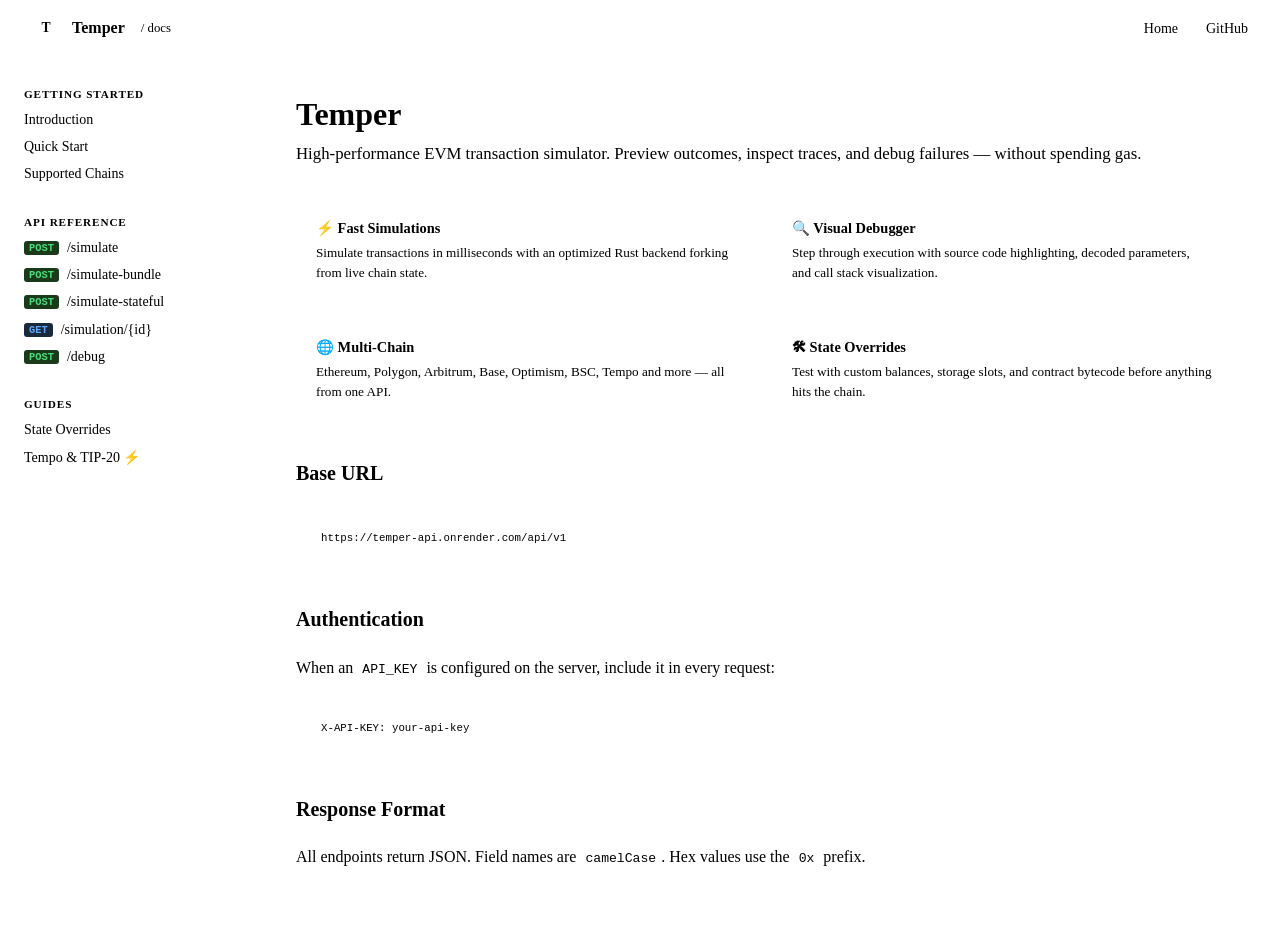
==== web/docs.html @ 66404fef "Add in-website docs page and fix debugger precompile filter for Tempo - /docs: full single-page docu" ====
<!DOCTYPE html>
<html lang="en">
<head>
    <meta charset="UTF-8">
    <meta name="viewport" content="width=device-width, initial-scale=1.0">
    <title>Temper Docs</title>
    <link rel="stylesheet" href="/static/style.css">
    <style>
        * { box-sizing: border-box; margin: 0; padding: 0; }

        body { display: flex; flex-direction: column; min-height: 100vh; }

        /* ── Top nav ── */
        .docs-topnav {
            display: flex;
            align-items: center;
            justify-content: space-between;
            padding: 0 2rem;
            height: 56px;
            border-bottom: 1px solid var(--border-color);
            background: var(--bg-primary);
            position: sticky;
            top: 0;
            z-index: 100;
        }
        .docs-topnav .brand {
            display: flex;
            align-items: center;
            gap: 0.75rem;
            text-decoration: none;
            color: var(--text-primary);
            font-weight: 600;
            font-size: 1rem;
        }
        .docs-topnav .brand-icon {
            width: 28px; height: 28px;
            background: var(--accent-blue);
            border-radius: 6px;
            display: flex; align-items: center; justify-content: center;
            color: #000; font-weight: 700; font-size: 0.85rem;
        }
        .docs-topnav nav a {
            color: var(--text-secondary);
            text-decoration: none;
            font-size: 0.875rem;
            margin-left: 1.5rem;
            transition: color 0.15s;
        }
        .docs-topnav nav a:hover { color: var(--text-primary); }

        /* ── Layout ── */
        .docs-layout {
            display: flex;
            flex: 1;
            max-width: 1300px;
            margin: 0 auto;
            width: 100%;
            padding: 0 1rem;
        }

        /* ── Sidebar ── */
        .docs-sidebar {
            width: 240px;
            flex-shrink: 0;
            padding: 2rem 1rem 2rem 0;
            position: sticky;
            top: 56px;
            height: calc(100vh - 56px);
            overflow-y: auto;
        }
        .sidebar-section {
            margin-bottom: 1.75rem;
        }
        .sidebar-section-title {
            font-size: 0.7rem;
            font-weight: 600;
            text-transform: uppercase;
            letter-spacing: 0.08em;
            color: var(--text-muted);
            padding: 0 0.5rem;
            margin-bottom: 0.4rem;
        }
        .sidebar-link {
            display: flex;
            align-items: center;
            gap: 0.5rem;
            padding: 0.35rem 0.5rem;
            border-radius: 6px;
            color: var(--text-secondary);
            text-decoration: none;
            font-size: 0.875rem;
            cursor: pointer;
            transition: background 0.1s, color 0.1s;
        }
        .sidebar-link:hover { background: var(--bg-secondary); color: var(--text-primary); }
        .sidebar-link.active { background: var(--bg-secondary); color: var(--accent-blue); font-weight: 500; }
        .sidebar-method {
            font-size: 0.65rem;
            font-weight: 700;
            padding: 1px 5px;
            border-radius: 3px;
            font-family: 'IBM Plex Mono', monospace;
            flex-shrink: 0;
        }
        .method-post { background: #1a3a1a; color: #4ade80; }
        .method-get  { background: #1a2a3a; color: #60a5fa; }
        .method-del  { background: #3a1a1a; color: #f87171; }

        /* ── Content ── */
        .docs-content {
            flex: 1;
            min-width: 0;
            padding: 2.5rem 2rem 4rem 2.5rem;
            border-left: 1px solid var(--border-color);
        }

        /* ── Sections ── */
        .doc-section { display: none; }
        .doc-section.active { display: block; }

        /* ── Typography ── */
        .docs-content h1 {
            font-size: 2rem;
            font-weight: 700;
            margin-bottom: 0.5rem;
            color: var(--text-primary);
        }
        .docs-content .lead {
            color: var(--text-secondary);
            font-size: 1.05rem;
            margin-bottom: 2rem;
            line-height: 1.6;
        }
        .docs-content h2 {
            font-size: 1.25rem;
            font-weight: 600;
            margin: 2.5rem 0 1rem;
            color: var(--text-primary);
            padding-bottom: 0.4rem;
            border-bottom: 1px solid var(--border-color);
        }
        .docs-content h3 {
            font-size: 1rem;
            font-weight: 600;
            margin: 1.75rem 0 0.75rem;
            color: var(--text-primary);
        }
        .docs-content p {
            color: var(--text-secondary);
            line-height: 1.7;
            margin-bottom: 1rem;
        }
        .docs-content ul, .docs-content ol {
            color: var(--text-secondary);
            padding-left: 1.5rem;
            margin-bottom: 1rem;
            line-height: 1.8;
        }
        .docs-content li { margin-bottom: 0.25rem; }

        /* ── Code ── */
        .docs-content code {
            font-family: 'IBM Plex Mono', monospace;
            font-size: 0.82em;
            background: var(--bg-tertiary);
            border: 1px solid var(--border-color);
            padding: 1px 5px;
            border-radius: 4px;
            color: var(--accent-cyan);
        }
        pre {
            background: var(--bg-secondary);
            border: 1px solid var(--border-color);
            border-radius: 8px;
            padding: 1.25rem;
            overflow-x: auto;
            margin: 1rem 0;
            font-family: 'IBM Plex Mono', monospace;
            font-size: 0.82rem;
            line-height: 1.6;
            color: var(--text-secondary);
        }
        pre code {
            background: none;
            border: none;
            padding: 0;
            font-size: inherit;
            color: inherit;
        }

        /* ── Code tabs ── */
        .code-tabs { margin: 1rem 0; }
        .tab-bar {
            display: flex;
            gap: 0;
            border-bottom: 1px solid var(--border-color);
            margin-bottom: 0;
        }
        .tab-btn {
            padding: 0.4rem 1rem;
            font-size: 0.8rem;
            font-family: 'IBM Plex Mono', monospace;
            background: none;
            border: none;
            border-bottom: 2px solid transparent;
            color: var(--text-muted);
            cursor: pointer;
            transition: color 0.15s, border-color 0.15s;
            margin-bottom: -1px;
        }
        .tab-btn.active { color: var(--accent-blue); border-bottom-color: var(--accent-blue); }
        .tab-btn:hover:not(.active) { color: var(--text-secondary); }
        .tab-pane { display: none; }
        .tab-pane.active { display: block; }
        .tab-pane pre { border-top-left-radius: 0; border-top: none; margin-top: 0; }

        /* ── Endpoint badge ── */
        .endpoint {
            display: flex;
            align-items: center;
            gap: 0.75rem;
            background: var(--bg-secondary);
            border: 1px solid var(--border-color);
            border-radius: 8px;
            padding: 0.75rem 1rem;
            margin: 1rem 0;
            font-family: 'IBM Plex Mono', monospace;
            font-size: 0.875rem;
        }
        .endpoint .badge {
            font-size: 0.7rem;
            font-weight: 700;
            padding: 2px 8px;
            border-radius: 4px;
            flex-shrink: 0;
        }
        .badge-post { background: #1a3a1a; color: #4ade80; }
        .badge-get  { background: #1a2a3a; color: #60a5fa; }
        .badge-del  { background: #3a1a1a; color: #f87171; }
        .endpoint .path { color: var(--text-primary); }

        /* ── Param table ── */
        .param-table { width: 100%; border-collapse: collapse; margin: 1rem 0; font-size: 0.875rem; }
        .param-table th {
            text-align: left;
            padding: 0.5rem 0.75rem;
            background: var(--bg-tertiary);
            color: var(--text-muted);
            font-size: 0.7rem;
            text-transform: uppercase;
            letter-spacing: 0.05em;
            font-weight: 600;
        }
        .param-table td {
            padding: 0.6rem 0.75rem;
            border-bottom: 1px solid var(--border-color);
            color: var(--text-secondary);
            vertical-align: top;
        }
        .param-table tr:last-child td { border-bottom: none; }
        .param-table td:first-child { font-family: 'IBM Plex Mono', monospace; font-size: 0.8rem; color: var(--accent-cyan); white-space: nowrap; }
        .param-table .type-badge {
            font-family: 'IBM Plex Mono', monospace;
            font-size: 0.7rem;
            color: var(--text-muted);
            background: var(--bg-tertiary);
            padding: 1px 5px;
            border-radius: 3px;
        }
        .param-table .required-badge {
            font-size: 0.65rem;
            font-weight: 600;
            color: #f87171;
            margin-left: 4px;
        }

        /* ── Callout ── */
        .callout {
            background: var(--bg-secondary);
            border: 1px solid var(--border-color);
            border-left: 3px solid var(--accent-blue);
            border-radius: 8px;
            padding: 1rem 1.25rem;
            margin: 1rem 0;
            font-size: 0.875rem;
            color: var(--text-secondary);
            line-height: 1.6;
        }
        .callout.warning { border-left-color: #f59e0b; }
        .callout strong { color: var(--text-primary); }

        /* ── Feature grid ── */
        .feature-grid {
            display: grid;
            grid-template-columns: 1fr 1fr;
            gap: 1rem;
            margin: 1.5rem 0;
        }
        .feature-card {
            background: var(--bg-secondary);
            border: 1px solid var(--border-color);
            border-radius: 10px;
            padding: 1.25rem;
        }
        .feature-card h4 {
            font-size: 0.9rem;
            font-weight: 600;
            color: var(--text-primary);
            margin-bottom: 0.4rem;
        }
        .feature-card p {
            font-size: 0.825rem;
            color: var(--text-secondary);
            margin: 0;
            line-height: 1.5;
        }

        /* ── Chain table ── */
        .chain-table { width: 100%; border-collapse: collapse; font-size: 0.875rem; margin: 1rem 0; }
        .chain-table th {
            text-align: left;
            padding: 0.5rem 0.75rem;
            background: var(--bg-tertiary);
            color: var(--text-muted);
            font-size: 0.7rem;
            text-transform: uppercase;
            letter-spacing: 0.05em;
        }
        .chain-table td {
            padding: 0.55rem 0.75rem;
            border-bottom: 1px solid var(--border-color);
            color: var(--text-secondary);
        }
        .chain-table tr:last-child td { border-bottom: none; }
        .chain-table td:nth-child(2) { font-family: 'IBM Plex Mono', monospace; font-size: 0.8rem; }
        .dot-green { display: inline-block; width: 7px; height: 7px; border-radius: 50%; background: #4ade80; margin-right: 6px; }
        .tempo-row td { color: var(--accent-cyan); }

        /* ── Tempo badge ── */
        .tip20-badge {
            display: inline-block;
            background: #0a2a3a;
            border: 1px solid var(--accent-cyan);
            color: var(--accent-cyan);
            font-size: 0.7rem;
            font-weight: 600;
            padding: 1px 7px;
            border-radius: 10px;
            margin-left: 6px;
            vertical-align: middle;
        }

        @media (max-width: 768px) {
            .docs-sidebar { display: none; }
            .docs-content { border-left: none; padding: 1.5rem 1rem; }
            .feature-grid { grid-template-columns: 1fr; }
        }
    </style>
</head>
<body>

<!-- Top nav -->
<header class="docs-topnav">
    <a href="/" class="brand">
        <div class="brand-icon">T</div>
        <span>Temper</span>
        <span style="color:var(--text-muted);font-weight:400;font-size:0.8rem;margin-left:0.25rem">/ docs</span>
    </a>
    <nav>
        <a href="/">Home</a>
        <a href="https://github.com/milonite/temper-test" target="_blank" rel="noopener">GitHub</a>
    </nav>
</header>

<div class="docs-layout">
    <!-- Sidebar -->
    <aside class="docs-sidebar">
        <div class="sidebar-section">
            <div class="sidebar-section-title">Getting Started</div>
            <a class="sidebar-link active" data-section="introduction">Introduction</a>
            <a class="sidebar-link" data-section="quickstart">Quick Start</a>
            <a class="sidebar-link" data-section="chains">Supported Chains</a>
        </div>
        <div class="sidebar-section">
            <div class="sidebar-section-title">API Reference</div>
            <a class="sidebar-link" data-section="simulate">
                <span class="sidebar-method method-post">POST</span>/simulate
            </a>
            <a class="sidebar-link" data-section="simulate-bundle">
                <span class="sidebar-method method-post">POST</span>/simulate-bundle
            </a>
            <a class="sidebar-link" data-section="simulate-stateful">
                <span class="sidebar-method method-post">POST</span>/simulate-stateful
            </a>
            <a class="sidebar-link" data-section="get-simulation">
                <span class="sidebar-method method-get">GET</span>/simulation/{id}
            </a>
            <a class="sidebar-link" data-section="debug">
                <span class="sidebar-method method-post">POST</span>/debug
            </a>
        </div>
        <div class="sidebar-section">
            <div class="sidebar-section-title">Guides</div>
            <a class="sidebar-link" data-section="state-overrides">State Overrides</a>
            <a class="sidebar-link" data-section="tempo">Tempo & TIP-20 ⚡</a>
        </div>
    </aside>

    <!-- Content -->
    <main class="docs-content">

        <!-- ── Introduction ── -->
        <section class="doc-section active" id="s-introduction">
            <h1>Temper</h1>
            <p class="lead">High-performance EVM transaction simulator. Preview outcomes, inspect traces, and debug failures — without spending gas.</p>

            <div class="feature-grid">
                <div class="feature-card">
                    <h4>⚡ Fast Simulations</h4>
                    <p>Simulate transactions in milliseconds with an optimized Rust backend forking from live chain state.</p>
                </div>
                <div class="feature-card">
                    <h4>🔍 Visual Debugger</h4>
                    <p>Step through execution with source code highlighting, decoded parameters, and call stack visualization.</p>
                </div>
                <div class="feature-card">
                    <h4>🌐 Multi-Chain</h4>
                    <p>Ethereum, Polygon, Arbitrum, Base, Optimism, BSC, Tempo and more — all from one API.</p>
                </div>
                <div class="feature-card">
                    <h4>🛠 State Overrides</h4>
                    <p>Test with custom balances, storage slots, and contract bytecode before anything hits the chain.</p>
                </div>
            </div>

            <h2>Base URL</h2>
            <pre><code>https://temper-api.onrender.com/api/v1</code></pre>

            <h2>Authentication</h2>
            <p>When an <code>API_KEY</code> is configured on the server, include it in every request:</p>
            <pre><code>X-API-KEY: your-api-key</code></pre>

            <h2>Response Format</h2>
            <p>All endpoints return JSON. Field names are <code>camelCase</code>. Hex values use the <code>0x</code> prefix.</p>
        </section>

        <!-- ── Quick Start ── -->
        <section class="doc-section" id="s-quickstart">
            <h1>Quick Start</h1>
            <p class="lead">Simulate your first transaction in under a minute.</p>

            <h2>1. Simulate a Token Transfer</h2>
            <p>Simulate a USDC transfer on Ethereum:</p>

            <div class="code-tabs">
                <div class="tab-bar">
                    <button class="tab-btn active" data-tab="curl">cURL</button>
                    <button class="tab-btn" data-tab="js">JavaScript</button>
                    <button class="tab-btn" data-tab="py">Python</button>
                </div>
                <div class="tab-pane active" data-tab="curl">
<pre><code>curl -X POST https://temper-api.onrender.com/api/v1/simulate \
  -H "Content-Type: application/json" \
  -d '{
    "chainId": 1,
    "from": "0xd8dA6BF26964aF9D7eEd9e03E53415D37aA96045",
    "to": "0xA0b86991c6218b36c1d19D4a2e9Eb0cE3606eB48",
    "data": "0xa9059cbb000000000000000000000000d8da6bf26964af9d7eed9e03e53415d37aa960450000000000000000000000000000000000000000000000000000000005f5e100",
    "gasLimit": "0x100000",
    "value": "0x0"
  }'</code></pre>
                </div>
                <div class="tab-pane" data-tab="js">
<pre><code>const USDC = '0xA0b86991c6218b36c1d19D4a2e9Eb0cE3606eB48';
const sender = '0xd8dA6BF26964aF9D7eEd9e03E53415D37aA96045';

const data = '0xa9059cbb'
  + sender.slice(2).padStart(64, '0')
  + (100_000_000).toString(16).padStart(64, '0');  // 100 USDC

const result = await fetch('https://temper-api.onrender.com/api/v1/simulate', {
  method: 'POST',
  headers: { 'Content-Type': 'application/json' },
  body: JSON.stringify({
    chainId: 1,
    from: sender,
    to: USDC,
    data,
    gasLimit: '0x100000',
    value: '0x0'
  })
}).then(r => r.json());

console.log('Success:', result.success);
console.log('Gas used:', result.gasUsed);
console.log('View:', result.simulationUrl);</code></pre>
                </div>
                <div class="tab-pane" data-tab="py">
<pre><code>import requests

USDC = '0xA0b86991c6218b36c1d19D4a2e9Eb0cE3606eB48'
sender = '0xd8dA6BF26964aF9D7eEd9e03E53415D37aA96045'

data = '0xa9059cbb' + sender[2:].zfill(64) + hex(100_000_000)[2:].zfill(64)

result = requests.post(
    'https://temper-api.onrender.com/api/v1/simulate',
    json={
        'chainId': 1,
        'from': sender,
        'to': USDC,
        'data': data,
        'gasLimit': '0x100000',
        'value': '0x0'
    }
).json()

print('Success:', result['success'])
print('View:', result['simulationUrl'])</code></pre>
                </div>
            </div>

            <h2>2. Inspect the Response</h2>
<pre><code>{
  "id": "mHmgzXD28j18r8pnMDota",
  "simulationUrl": "https://temper-api.onrender.com/simulation/mHmgzXD28j18r8pnMDota",
  "chainId": 1,
  "success": true,
  "gasUsed": 51234,
  "blockNumber": 19234567,
  "returnData": "0x0000000000000000000000000000000000000000000000000000000000000001",
  "exitReason": "Stop",
  "logs": [ { "address": "0xa0b8...", "topics": ["0xddf2..."], "data": "0x..." } ],
  "enhancedTrace": { "type": "CALL", "from": "0xd8da...", "calls": [] }
}</code></pre>

            <h2>3. View in Browser</h2>
            <p>Every simulation gets a shareable <code>simulationUrl</code>. Open it to see the full trace, decoded calls, token transfers, and more. Click <strong>Open Debugger</strong> from any simulation page for step-by-step source navigation.</p>

            <h2>4. Test with State Overrides</h2>
            <p>Give any address a custom balance or storage state before simulating:</p>
<pre><code>{
  "chainId": 1,
  "from": "0x0000000000000000000000000000000000000001",
  "to": "0xA0b86991c6218b36c1d19D4a2e9Eb0cE3606eB48",
  "data": "0xa9059cbb...",
  "gasLimit": "0x100000",
  "value": "0x0",
  "stateOverrides": {
    "0xA0b86991c6218b36c1d19D4a2e9Eb0cE3606eB48": {
      "state": {
        "stateDiff": {
          "0x&lt;balance_slot&gt;": "0x0000000000000000000000000000000000000000000000000000000005f5e100"
        }
      }
    }
  }
}</code></pre>
        </section>

        <!-- ── Supported Chains ── -->
        <section class="doc-section" id="s-chains">
            <h1>Supported Chains</h1>
            <p class="lead">Configure RPC URLs via environment variables — any chain with a compatible JSON-RPC node works.</p>

            <h2>Tempo Chains</h2>
            <table class="chain-table">
                <thead><tr><th>Network</th><th>Chain ID</th><th>Env Var</th></tr></thead>
                <tbody>
                    <tr class="tempo-row"><td>⚡ Tempo Mainnet</td><td>4217</td><td><code>RPC_URL_TEMPO_MAINNET</code></td></tr>
                    <tr class="tempo-row"><td>⚡ Tempo Testnet</td><td>42429</td><td><code>RPC_URL_TEMPO_TESTNET</code></td></tr>
                    <tr class="tempo-row"><td>⚡ Tempo Moderato</td><td>42431</td><td><code>RPC_URL_TEMPO_MODERATO</code></td></tr>
                </tbody>
            </table>

            <h2>EVM Mainnets</h2>
            <table class="chain-table">
                <thead><tr><th>Network</th><th>Chain ID</th><th>Env Var</th></tr></thead>
                <tbody>
                    <tr><td><span class="dot-green"></span>Ethereum</td><td>1</td><td><code>RPC_URL_ETHEREUM</code></td></tr>
                    <tr><td><span class="dot-green"></span>Arbitrum One</td><td>42161</td><td><code>RPC_URL_ARBITRUM</code></td></tr>
                    <tr><td><span class="dot-green"></span>Optimism</td><td>10</td><td><code>RPC_URL_OPTIMISM</code></td></tr>
                    <tr><td><span class="dot-green"></span>Base</td><td>8453</td><td><code>RPC_URL_BASE</code></td></tr>
                    <tr><td><span class="dot-green"></span>Polygon</td><td>137</td><td><code>RPC_URL_POLYGON</code></td></tr>
                    <tr><td><span class="dot-green"></span>BSC</td><td>56</td><td><code>RPC_URL_BSC</code></td></tr>
                    <tr><td><span class="dot-green"></span>Gnosis</td><td>100</td><td><code>RPC_URL_GNOSIS</code></td></tr>
                    <tr><td><span class="dot-green"></span>Avalanche</td><td>43114</td><td><code>RPC_URL_AVALANCHE</code></td></tr>
                    <tr><td><span class="dot-green"></span>HyperEVM</td><td>999</td><td><code>RPC_URL_HYPER</code></td></tr>
                </tbody>
            </table>

            <div class="callout">
                <strong>Archive node required</strong> for <code>debug_traceTransaction</code> and historical block simulation. Alchemy Growth+ or QuickNode Build+ recommended.
            </div>
        </section>

        <!-- ── POST /simulate ── -->
        <section class="doc-section" id="s-simulate">
            <h1>Simulate Transaction</h1>
            <p class="lead">Simulate a single EVM transaction and get execution results, gas usage, logs, and a shareable trace URL.</p>

            <div class="endpoint">
                <span class="badge badge-post">POST</span>
                <span class="path">/api/v1/simulate</span>
            </div>

            <h2>Request Parameters</h2>
            <table class="param-table">
                <thead><tr><th>Field</th><th>Type</th><th>Description</th></tr></thead>
                <tbody>
                    <tr><td>chainId<span class="required-badge">*</span></td><td><span class="type-badge">number</span></td><td>Chain ID (e.g. 1 for Ethereum, 4217 for Tempo)</td></tr>
                    <tr><td>from<span class="required-badge">*</span></td><td><span class="type-badge">address</span></td><td>Sender address (0x-prefixed)</td></tr>
                    <tr><td>to</td><td><span class="type-badge">address</span></td><td>Target contract address. Omit for contract deployment.</td></tr>
                    <tr><td>data</td><td><span class="type-badge">hex</span></td><td>Calldata — function selector + ABI-encoded arguments</td></tr>
                    <tr><td>value</td><td><span class="type-badge">hex</span></td><td>ETH value in wei (e.g. <code>"0x0"</code>)</td></tr>
                    <tr><td>gasLimit<span class="required-badge">*</span></td><td><span class="type-badge">hex</span></td><td>Maximum gas (e.g. <code>"0x100000"</code>)</td></tr>
                    <tr><td>blockNumber</td><td><span class="type-badge">number</span></td><td>Simulate at a specific block. Defaults to latest.</td></tr>
                    <tr><td>blockTimestamp</td><td><span class="type-badge">hex</span></td><td>Override block timestamp</td></tr>
                    <tr><td>stateOverrides</td><td><span class="type-badge">object</span></td><td>Per-address state overrides. See <a href="#" data-section="state-overrides">State Overrides</a>.</td></tr>
                    <tr><td>formatTrace</td><td><span class="type-badge">boolean</span></td><td>Return a human-readable trace string</td></tr>
                    <tr><td>txHash</td><td><span class="type-badge">string</span></td><td>Fetch and store a real on-chain tx trace instead of simulating</td></tr>
                    <tr><td>calls</td><td><span class="type-badge">array</span></td><td>Batch calls for Tempo type 0x76 transactions</td></tr>
                    <tr><td>feeToken</td><td><span class="type-badge">address</span></td><td>TIP-20 token used for gas fees (Tempo only)</td></tr>
                    <tr><td>feePayer</td><td><span class="type-badge">address</span></td><td>Sponsor address for fee-delegated transactions (Tempo only)</td></tr>
                    <tr><td>transactionType</td><td><span class="type-badge">string</span></td><td>Set to <code>"batch"</code> for Tempo 0x76 batch transactions</td></tr>
                </tbody>
            </table>

            <h2>Response Fields</h2>
            <table class="param-table">
                <thead><tr><th>Field</th><th>Type</th><th>Description</th></tr></thead>
                <tbody>
                    <tr><td>id</td><td><span class="type-badge">string</span></td><td>Unique simulation ID (nanoid)</td></tr>
                    <tr><td>simulationUrl</td><td><span class="type-badge">string</span></td><td>Shareable URL to view the simulation</td></tr>
                    <tr><td>success</td><td><span class="type-badge">boolean</span></td><td>Whether the transaction succeeded</td></tr>
                    <tr><td>gasUsed</td><td><span class="type-badge">number</span></td><td>Gas consumed</td></tr>
                    <tr><td>blockNumber</td><td><span class="type-badge">number</span></td><td>Block the simulation was run at</td></tr>
                    <tr><td>returnData</td><td><span class="type-badge">hex</span></td><td>Raw return data</td></tr>
                    <tr><td>exitReason</td><td><span class="type-badge">string</span></td><td><code>Stop</code>, <code>Revert</code>, <code>OutOfGas</code>, etc.</td></tr>
                    <tr><td>logs</td><td><span class="type-badge">array</span></td><td>Event logs emitted during execution</td></tr>
                    <tr><td>enhancedTrace</td><td><span class="type-badge">object</span></td><td>Full call trace tree with nested subcalls</td></tr>
                    <tr><td>isTempoTx</td><td><span class="type-badge">boolean</span></td><td>Whether this is a Tempo chain transaction</td></tr>
                    <tr><td>transactionType</td><td><span class="type-badge">string</span></td><td><code>"batch"</code> for 0x76 transactions</td></tr>
                    <tr><td>feeToken</td><td><span class="type-badge">address</span></td><td>Fee token address (Tempo batch txs)</td></tr>
                    <tr><td>callResults</td><td><span class="type-badge">array</span></td><td>Per-call results for batch transactions</td></tr>
                </tbody>
            </table>
        </section>

        <!-- ── POST /simulate-bundle ── -->
        <section class="doc-section" id="s-simulate-bundle">
            <h1>Simulate Bundle</h1>
            <p class="lead">Simulate an ordered sequence of transactions sharing a single forked EVM. State from each transaction is visible to the next.</p>

            <div class="endpoint">
                <span class="badge badge-post">POST</span>
                <span class="path">/api/v1/simulate-bundle</span>
            </div>

            <p>The request body is an array of <a href="#" data-section="simulate">simulation requests</a>. All transactions must share the same <code>chainId</code>. Returns an array of simulation responses.</p>

            <div class="callout">
                <strong>One EVM fork</strong> — all transactions share a single forked state. The first transaction's <code>blockNumber</code> sets the fork point for the entire bundle.
            </div>

            <h2>Example: Approve + Swap</h2>
            <div class="code-tabs">
                <div class="tab-bar">
                    <button class="tab-btn active" data-tab="curl">cURL</button>
                    <button class="tab-btn" data-tab="js">JavaScript</button>
                </div>
                <div class="tab-pane active" data-tab="curl">
<pre><code>curl -X POST https://temper-api.onrender.com/api/v1/simulate-bundle \
  -H "Content-Type: application/json" \
  -d '[
    {
      "chainId": 1,
      "from": "0xd8dA6BF26964aF9D7eEd9e03E53415D37aA96045",
      "to": "0xA0b86991c6218b36c1d19D4a2e9Eb0cE3606eB48",
      "data": "0x095ea7b3000000000000000000000000def1c0ded9bec7f1a1670819833240f027b25eff0000000000000000000000000000000000000000000000000000000005f5e100",
      "gasLimit": "0x100000",
      "value": "0x0"
    },
    {
      "chainId": 1,
      "from": "0xd8dA6BF26964aF9D7eEd9e03E53415D37aA96045",
      "to": "0xdef1c0ded9bec7f1a1670819833240f027b25eff",
      "data": "0x...",
      "gasLimit": "0x200000",
      "value": "0x0"
    }
  ]'</code></pre>
                </div>
                <div class="tab-pane" data-tab="js">
<pre><code>const results = await fetch('https://temper-api.onrender.com/api/v1/simulate-bundle', {
  method: 'POST',
  headers: { 'Content-Type': 'application/json' },
  body: JSON.stringify([
    { chainId: 1, from, to: USDC, data: encodeApprove(ROUTER, amount), gasLimit: '0x100000', value: '0x0' },
    { chainId: 1, from, to: ROUTER, data: encodeSwap(...), gasLimit: '0x200000', value: '0x0' }
  ])
}).then(r => r.json());

const totalGas = results.reduce((s, r) => s + r.gasUsed, 0);
console.log(`Both succeeded: ${results.every(r => r.success)}`);
console.log(`Total gas: ${totalGas}`);</code></pre>
                </div>
            </div>
        </section>

        <!-- ── Stateful ── -->
        <section class="doc-section" id="s-simulate-stateful">
            <h1>Stateful Simulation</h1>
            <p class="lead">Create a persistent forked EVM session. Execute multiple independent API calls against the same state — perfect for interactive testing.</p>

            <h2>Workflow</h2>
            <ol>
                <li>Create a session → get a <code>statefulSimulationId</code></li>
                <li>POST transactions to the session ID (state persists between calls)</li>
                <li>DELETE the session when done</li>
            </ol>

            <h2>Create Session</h2>
            <div class="endpoint"><span class="badge badge-post">POST</span><span class="path">/api/v1/simulate-stateful</span></div>
<pre><code>// Request
{ "chainId": 1, "gasLimit": "0x1000000", "blockNumber": 19234567 }

// Response
{ "statefulSimulationId": "550e8400-e29b-41d4-a716-446655440000" }</code></pre>

            <h2>Execute Transactions</h2>
            <div class="endpoint"><span class="badge badge-post">POST</span><span class="path">/api/v1/simulate-stateful/{id}</span></div>
            <p>Body is an array of simulation requests. Returns an array of simulation responses. State from previous calls is preserved.</p>

            <h2>End Session</h2>
            <div class="endpoint"><span class="badge badge-del">DELETE</span><span class="path">/api/v1/simulate-stateful/{id}</span></div>
            <p>Frees the in-memory EVM. Always call this when done.</p>

            <h2>Full Example</h2>
<pre><code>// 1. Create
const { statefulSimulationId } = await fetch('/api/v1/simulate-stateful', {
  method: 'POST',
  headers: { 'Content-Type': 'application/json' },
  body: JSON.stringify({ chainId: 1, gasLimit: '0x1000000' })
}).then(r => r.json());

// 2. Approve
const [approve] = await fetch(`/api/v1/simulate-stateful/${statefulSimulationId}`, {
  method: 'POST',
  headers: { 'Content-Type': 'application/json' },
  body: JSON.stringify([{ chainId: 1, from, to: USDC, data: encodeApprove(ROUTER, MAX), gasLimit: '0x100000', value: '0x0' }])
}).then(r => r.json());

// 3. Swap — sees the approval from step 2
const [swap] = await fetch(`/api/v1/simulate-stateful/${statefulSimulationId}`, {
  method: 'POST',
  headers: { 'Content-Type': 'application/json' },
  body: JSON.stringify([{ chainId: 1, from, to: ROUTER, data: encodeSwap(...), gasLimit: '0x200000', value: '0x0' }])
}).then(r => r.json());

// 4. Clean up
await fetch(`/api/v1/simulate-stateful/${statefulSimulationId}`, { method: 'DELETE' });</code></pre>
        </section>

        <!-- ── GET /simulation ── -->
        <section class="doc-section" id="s-get-simulation">
            <h1>Retrieve Simulation</h1>
            <p class="lead">Fetch stored simulation results by ID. Simulations are stored when a database is configured.</p>

            <div class="endpoint"><span class="badge badge-get">GET</span><span class="path">/api/v1/simulation/{id}</span></div>
            <p>Returns the full simulation response including trace, logs, and metadata.</p>

            <div class="endpoint"><span class="badge badge-get">GET</span><span class="path">/api/v1/simulation/{id}/trace</span></div>
            <p>Returns only the enhanced call trace tree. Lighter payload for trace-only use cases.</p>

            <div class="endpoint"><span class="badge badge-get">GET</span><span class="path">/api/v1/simulation/{id}/debug</span></div>
            <p>Returns the step-by-step debug trace (requires the simulation to have a <code>txHash</code>).</p>

            <h2>Web Viewer</h2>
            <p>Every simulation with storage enabled gets a shareable viewer page:</p>
            <pre><code>https://temper-api.onrender.com/simulation/{id}</code></pre>
            <p>Shows transaction overview, call trace, decoded events, token transfers, and links to the debugger.</p>
        </section>

        <!-- ── Debug ── -->
        <section class="doc-section" id="s-debug">
            <h1>Debug Trace</h1>
            <p class="lead">Fetch a step-by-step execution trace for a transaction using <code>debug_traceTransaction</code> (callTracer).</p>

            <div class="endpoint"><span class="badge badge-post">POST</span><span class="path">/api/v1/debug</span></div>

            <h2>Request</h2>
<pre><code>{
  "txHash": "0x97853001b7c7974d556953bc27af6a0b3d6931d313df6340a150e978754990f9",
  "chainId": 4217
}</code></pre>

            <h2>Response</h2>
            <p>Returns a <code>DebugTrace</code> with the full call tree. Used by the in-browser step debugger.</p>
<pre><code>{
  "gas": 300532,
  "failed": false,
  "returnValue": "0x",
  "structLogs": [],
  "callTree": {
    "type": "CALL",
    "from": "0x0000000000000000000000000000000000000000",
    "to": "0x0000000000000000000000000000000000000000",
    "calls": [
      {
        "type": "CALL",
        "from": "0x980a...",
        "to": "0x20c0...",
        "input": "0x23b872dd...",
        "output": "0x0000...0001",
        "gasUsed": "0x44034"
      }
    ]
  }
}</code></pre>

            <h2>Contract Source</h2>
            <div class="endpoint"><span class="badge badge-get">GET</span><span class="path">/api/v1/contract/{chainId}/{address}/source</span></div>
            <p>Returns verified Solidity source for a contract. Tries (in order):</p>
            <ol>
                <li>TIP-20 hardcoded interface (for <code>0x20c0...</code> addresses on Tempo)</li>
                <li>Tempo Batch Dispatcher description (for <code>0x0000...</code> on Tempo)</li>
                <li><code>contracts.tempo.xyz</code> — Tempo's Sourcify instance (Tempo chains only)</li>
                <li>Etherscan V2 API (Ethereum, Arbitrum, Base, Optimism, Polygon, BSC)</li>
                <li>Public Sourcify (<code>sourcify.dev/server</code>) — all chains</li>
            </ol>
        </section>

        <!-- ── State Overrides ── -->
        <section class="doc-section" id="s-state-overrides">
            <h1>State Overrides</h1>
            <p class="lead">Override the on-chain state of any address before simulation runs. Useful for testing without needing real balances or deploying contracts.</p>

            <h2>Schema</h2>
            <p>The <code>stateOverrides</code> field is a map of <code>address → override</code>:</p>
<pre><code>"stateOverrides": {
  "0xA0b86991c6218b36c1d19D4a2e9Eb0cE3606eB48": {
    "balance": "0xde0b6b3a7640000",
    "nonce": 5,
    "code": "0x608060...",
    "state": {
      "stateDiff": {
        "0x&lt;slot&gt;": "0x&lt;value&gt;"
      }
    }
  }
}</code></pre>

            <h2>Override Fields</h2>
            <table class="param-table">
                <thead><tr><th>Field</th><th>Type</th><th>Description</th></tr></thead>
                <tbody>
                    <tr><td>balance</td><td><span class="type-badge">hex</span></td><td>Set ETH balance in wei</td></tr>
                    <tr><td>nonce</td><td><span class="type-badge">number</span></td><td>Set account nonce</td></tr>
                    <tr><td>code</td><td><span class="type-badge">hex</span></td><td>Replace deployed bytecode</td></tr>
                    <tr><td>state.stateDiff</td><td><span class="type-badge">object</span></td><td>Set specific storage slots (others unchanged)</td></tr>
                    <tr><td>state.state</td><td><span class="type-badge">object</span></td><td>Replace entire storage (clears all other slots)</td></tr>
                </tbody>
            </table>

            <h2>Example: Custom Token Balance</h2>
            <p>Compute the ERC-20 <code>balanceOf</code> storage slot and override it:</p>
<pre><code>// ERC-20 balances mapping is at slot 9 (standard layout)
// slot = keccak256(abi.encode(address, uint256(9)))
import { keccak256, encodeAbiParameters } from 'viem';

const balanceSlot = keccak256(encodeAbiParameters(
  [{ type: 'address' }, { type: 'uint256' }],
  [senderAddress, 9n]
));

const body = {
  chainId: 1,
  from: sender,
  to: USDC,
  data: encodeTransfer(recipient, 1_000_000n),
  gasLimit: '0x100000',
  value: '0x0',
  stateOverrides: {
    [USDC]: {
      state: {
        stateDiff: {
          [balanceSlot]: '0x' + (10_000_000n).toString(16).padStart(64, '0')
        }
      }
    }
  }
};</code></pre>

            <div class="callout warning">
                <strong>TIP-20 storage layout</strong> differs from standard ERC-20. Slot 9 = balances, but the key encoding uses <code>keccak256(address || uint256(9))</code> — same Solidity mapping layout, same slot number.
            </div>
        </section>

        <!-- ── Tempo ── -->
        <section class="doc-section" id="s-tempo">
            <h1>Tempo & TIP-20 <span class="tip20-badge">⚡ Tempo</span></h1>
            <p class="lead">Temper has native support for Tempo's transaction model including TIP-20 token precompiles and type 0x76 batch transactions.</p>

            <h2>Tempo Chains</h2>
            <table class="chain-table">
                <thead><tr><th>Network</th><th>Chain ID</th></tr></thead>
                <tbody>
                    <tr class="tempo-row"><td>Tempo Mainnet</td><td>4217</td></tr>
                    <tr class="tempo-row"><td>Tempo Testnet</td><td>42429</td></tr>
                    <tr class="tempo-row"><td>Tempo Moderato</td><td>42431</td></tr>
                </tbody>
            </table>

            <h2>TIP-20 Native Tokens</h2>
            <p>TIP-20 tokens are Tempo's native token standard. Their contract addresses all start with <code>0x20c0</code>. They implement the full ERC-20 interface but are handled at the protocol level — not as deployed EVM bytecode.</p>

            <ul>
                <li>Always 6 decimals</li>
                <li>Standard ERC-20 function selectors (<code>transfer</code>, <code>approve</code>, <code>transferFrom</code>, etc.)</li>
                <li>Storage layout: slot 8 = totalSupply, slot 9 = balances, slot 10 = allowances</li>
                <li>Temper automatically injects a compatible ERC-20 bytecode at these addresses so simulations work correctly</li>
            </ul>

            <h2>Type 0x76 Batch Transactions</h2>
            <p>Tempo's native batch transaction type. Multiple calls execute atomically in one transaction, with optional fee sponsorship via a TIP-20 token.</p>

<pre><code>{
  "chainId": 4217,
  "from": "0x60d770...",
  "gasLimit": "0xf4240",
  "transactionType": "batch",
  "feeToken": "0x20c000000000000000000000b9537d11c60e8b50",
  "calls": [
    { "to": "0x20c0...", "data": "0x70a08231..." },
    { "to": "0x20c0...", "data": "0xa9059cbb..." },
    { "to": "0xABC...",  "data": "0x...", "value": "0x0" }
  ]
}</code></pre>

            <h2>Batch Response</h2>
            <p>The response includes per-call results in <code>callResults</code>:</p>
<pre><code>{
  "success": true,
  "isTempoTx": true,
  "transactionType": "batch",
  "feeToken": "0x20c000000000000000000000b9537d11c60e8b50",
  "gasUsed": 65847,
  "callResults": [
    { "success": true, "gasUsed": 21240, "returnData": "0x0000...0006" },
    { "success": true, "gasUsed": 32000, "returnData": "0x0000...0001" },
    { "success": true, "gasUsed": 12607, "returnData": "0x" }
  ]
}</code></pre>

            <h2>Fetch Real On-Chain Tx</h2>
            <p>Pass a <code>txHash</code> to fetch and store the actual trace from the chain via <code>debug_traceTransaction</code>:</p>
<pre><code>{
  "chainId": 4217,
  "from": "0x0000000000000000000000000000000000000000",
  "gasLimit": "0x7a120",
  "txHash": "0x97853001b7c7974d556953bc27af6a0b3d6931d313df6340a150e978754990f9"
}</code></pre>

            <h2>Contract Source on Tempo</h2>
            <p>The <code>/contract/{chainId}/{address}/source</code> endpoint resolves sources for Tempo addresses:</p>
            <ul>
                <li><strong>0x20c0... addresses</strong> → returns the TIP-20 interface (hardcoded, always available)</li>
                <li><strong>0x0000... (zero address)</strong> → returns the Tempo Batch Dispatcher description</li>
                <li><strong>Verified contracts</strong> → fetched from <code>contracts.tempo.xyz</code> (Tempo's Sourcify instance)</li>
            </ul>
        </section>

    </main>
</div>

<script>
    // Sidebar navigation
    document.querySelectorAll('.sidebar-link').forEach(link => {
        link.addEventListener('click', () => {
            const section = link.dataset.section;
            showSection(section);
        });
    });

    // Inline links inside content
    document.querySelectorAll('[data-section]').forEach(el => {
        if (el.tagName === 'A') {
            el.addEventListener('click', e => {
                e.preventDefault();
                showSection(el.dataset.section);
            });
        }
    });

    function showSection(id) {
        // Update sidebar
        document.querySelectorAll('.sidebar-link').forEach(l => l.classList.toggle('active', l.dataset.section === id));
        // Update content
        document.querySelectorAll('.doc-section').forEach(s => s.classList.toggle('active', s.id === 's-' + id));
        window.scrollTo(0, 0);
    }

    // Code tabs
    document.querySelectorAll('.code-tabs').forEach(tabs => {
        tabs.querySelectorAll('.tab-btn').forEach(btn => {
            btn.addEventListener('click', () => {
                const tab = btn.dataset.tab;
                tabs.querySelectorAll('.tab-btn').forEach(b => b.classList.toggle('active', b.dataset.tab === tab));
                tabs.querySelectorAll('.tab-pane').forEach(p => p.classList.toggle('active', p.dataset.tab === tab));
            });
        });
    });

    // Activate section from URL hash
    const hash = location.hash.slice(1);
    if (hash) showSection(hash);
</script>
</body>
</html>
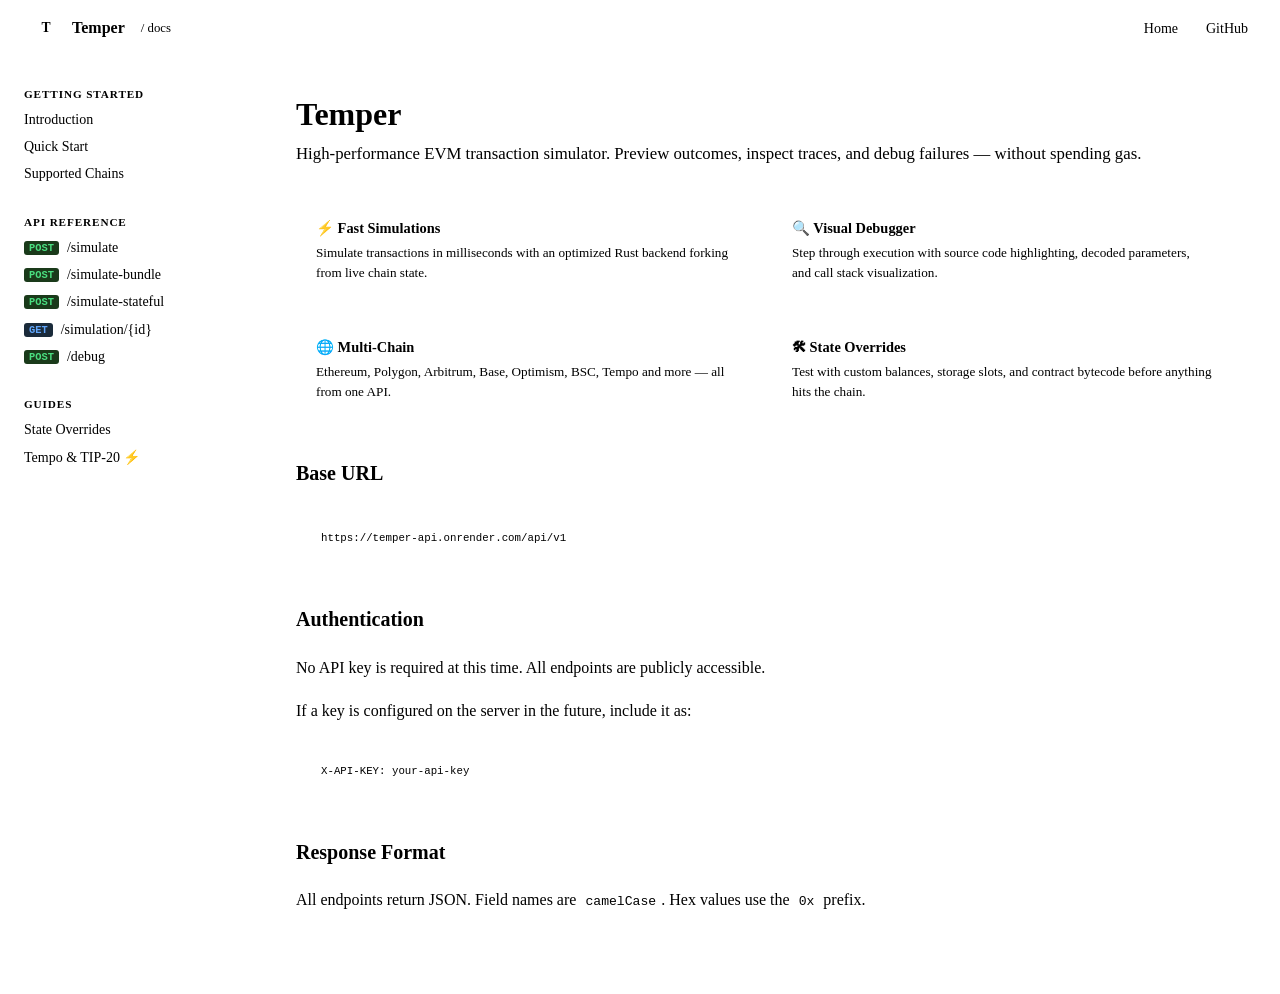
==== commit 5cfec730: "Fix source display for batch dispatcher, back button, and docs auth note - debugger.rs: TempoBatchDi" ====
--- a/web/docs.html
+++ b/web/docs.html
@@ -437,7 +437,8 @@
             <pre><code>https://temper-api.onrender.com/api/v1</code></pre>
 
             <h2>Authentication</h2>
-            <p>When an <code>API_KEY</code> is configured on the server, include it in every request:</p>
+            <p>No API key is required at this time. All endpoints are publicly accessible.</p>
+            <p>If a key is configured on the server in the future, include it as:</p>
             <pre><code>X-API-KEY: your-api-key</code></pre>
 
             <h2>Response Format</h2>
